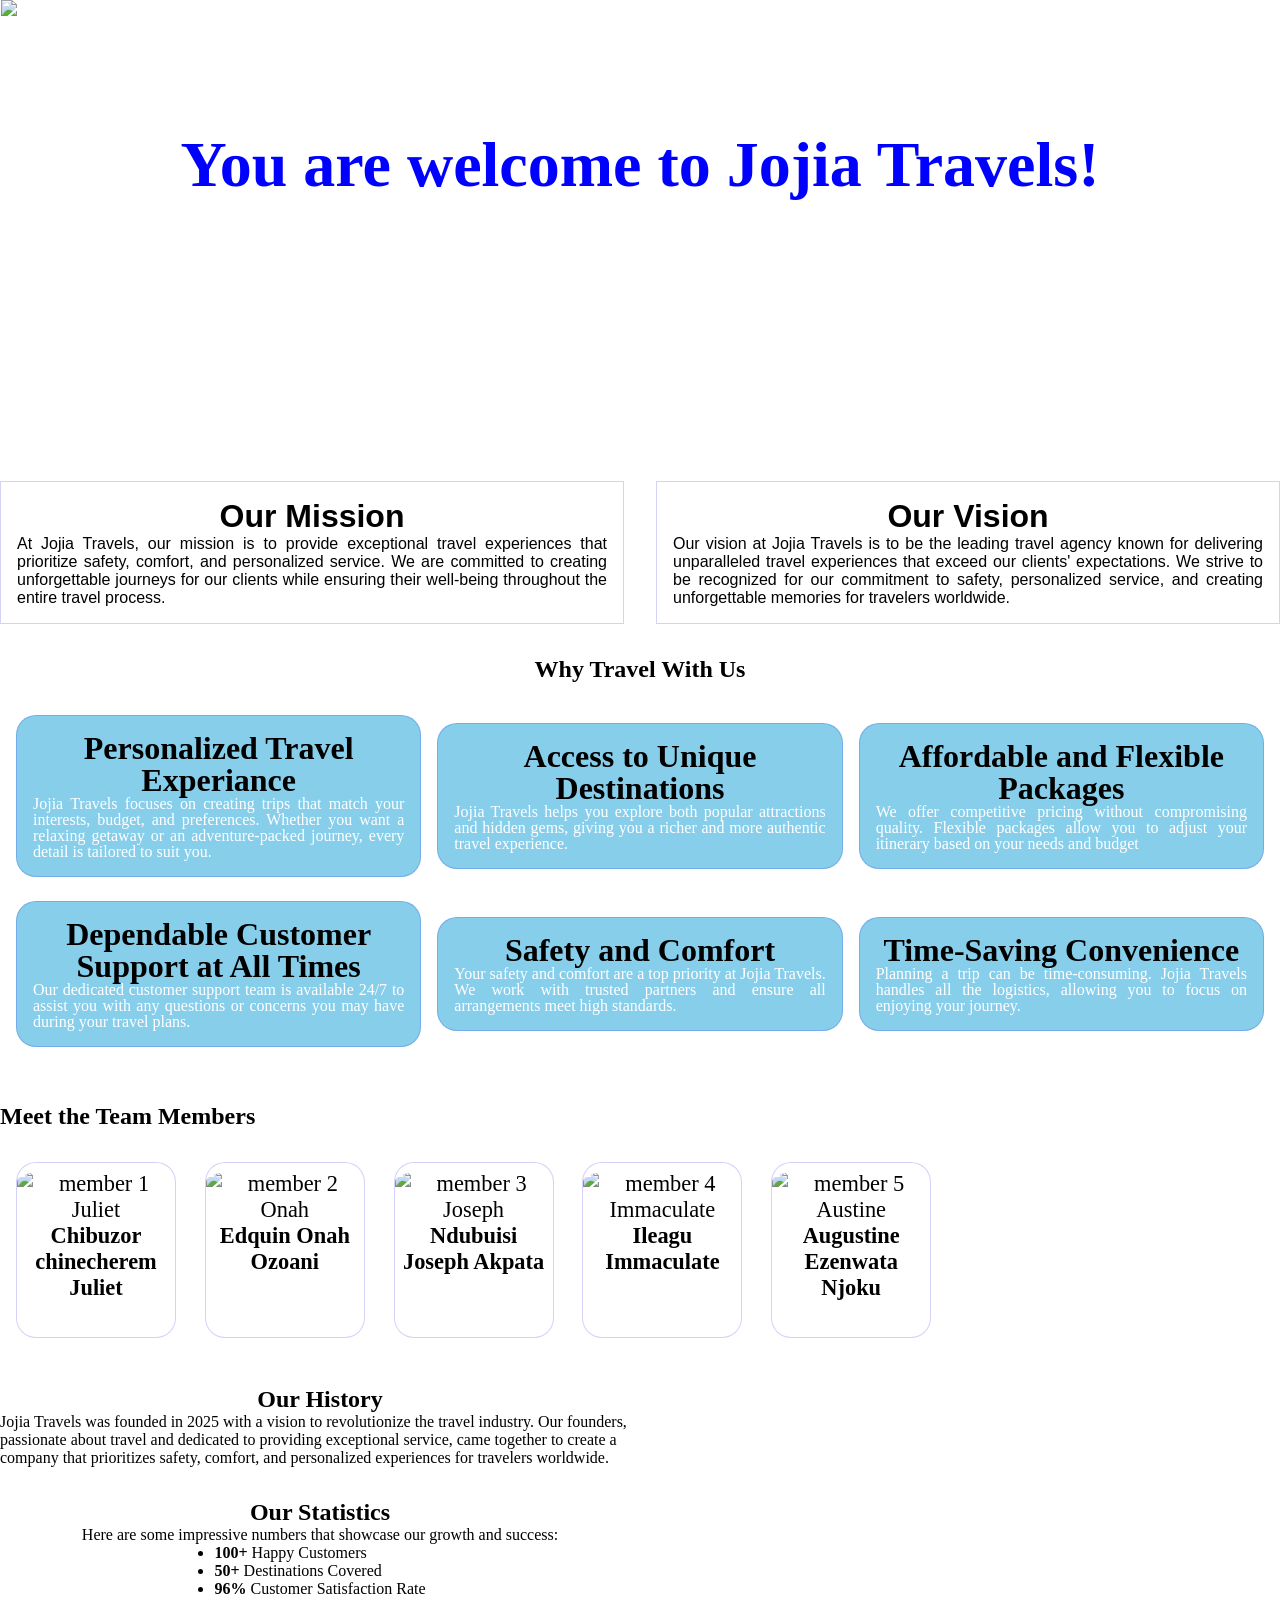
==== index.html @ 18f2d66a "make some corrections" ====
<!DOCTYPE html>
<html lang="en">
<head>
    <meta charset="UTF-8">
    <meta name="viewport" content="width=device-width, initial-scale=1.0">
    
    <title>Group 18 Project-Jojia Travels About Page</title>

    <link rel="stylesheet" href="index.css">
</head>
<body>
    <header>
        
        <h1>
            <b>ABOUT JOJIA TRAVELS</b>
        </h1>
            <p><i>Your Safety Route Round the World!</i></p>
        <img src="./Images/Jojia Logo.JPG" alt="Jojia Logo">

        <div class="aero">
            <img src="./Images/Aeroplane.jpg" alt="">
        </div>
    </header>

    <section id hero>
        <div class="text">
            <h2>You are welcome to Jojia Travels!</h2>
            <p>Discover the world with us. We offer personalized travel experiences, ensuring your safety and comfort every step of the way. Whether you're seeking adventure, relaxation, or cultural immersion, Jojia Travels is your trusted partner for unforgettable journeys.</p>
        </div>
    </section>
    <section id="mission">
        <div class="mission">
            <div>
                <h2>Our Mission</h2>
            <p>At Jojia Travels, our mission is to provide exceptional travel experiences that prioritize safety, comfort, and personalized service. We are committed to creating unforgettable journeys for our clients while ensuring their well-being throughout the entire travel process.</p>
        </div>
            <div>
                <h2>Our Vision</h2>
            <p>Our vision at Jojia Travels is to be the leading travel agency known for delivering unparalleled travel experiences that exceed our clients' expectations. We strive to be recognized for our commitment to safety, personalized service, and creating unforgettable memories for travelers worldwide.</p>
            </div>
            </div>
    </section>
    <section id="Travel">
        <div class="us">
            <h2>Why Travel With Us</h2>
        </div>

        <div class="choose">
            
            <div>
                <h3>Personalized Travel Experiance</h3>
                <p>Jojia Travels focuses on creating trips that match your interests, budget, and preferences. Whether you want a relaxing getaway or an adventure-packed journey, every detail is tailored to suit you.</p>
        </div>
            <div>
                <h3>Access to Unique Destinations</h3>

                <p>Jojia Travels helps you explore both popular attractions and hidden gems, giving you a richer and more authentic travel experience.</p>

            </div>
            <div>
                <h3><b>Affordable and Flexible Packages</b></h3>
                <p>We offer competitive pricing without compromising quality. Flexible packages allow you to adjust your itinerary based on your needs and budget</p>
            </div>

            <div>
                <h3>Dependable Customer Support at All Times</h3>
                <p>Our dedicated customer support team is available 24/7 to assist you with any questions or concerns you may have during your travel plans.</p>
            </div>
            
            <div>
                <h3>Safety and Comfort</h3>
                <p>
                    Your safety and comfort are a top priority at Jojia Travels. We work with trusted partners and ensure all arrangements meet high standards.
                </p>
            </div>
            <div>
                <h3>Time-Saving Convenience</h3>
                <p>
                    Planning a trip can be time-consuming. Jojia Travels handles all the logistics, allowing you to focus on enjoying your journey.
                </p>
            </div>
        </div>
    </section>
    <section>
            <div class="mtop">
                <h2>Meet the Team Members</h2>
            </div>

        <div class="members">
            <div>
                <figure>
                    <img src="./Images/Juliet.jpeg" alt="member 1 Juliet">
                    <figcaption>
                        <b>Chibuzor chinecherem Juliet</b>
                    </figcaption>
                </figure>
            </div>

            <div>
                <figure>
                    <img src="./Images/Onah.jpeg" alt="member 2 Onah">
                    <figcaption>
                        <b> Edquin Onah Ozoani</b>
                    </figcaption>
            </figure>
        </div>

            <div>
                <figure>
                    <img src="./Images/Joseph.jpeg" alt="member 3 Joseph">
                    <figcaption>
                        <b>Ndubuisi Joseph Akpata</b>
                    </figcaption>
                </figure>

            </div>
            <div>
                <figure>
                    <img src="./Images/Immaculate.jpeg" alt="member 4 Immaculate">
                    <figcaption>
                        <b>Ileagu Immaculate</b>
                    </figcaption>
            </figure>
        </div>
            <div>
                <figure>
                    <img src="./Images/Austine.jpeg" alt="member 5 Austine">
                    <figcaption>
                        <b>Augustine Ezenwata Njoku</b>
                    </figcaption>
                </figure>
            </div>
        </div>
    </section>
    <section id="our-history">
        <div class="history">
            <h2>Our History</h2>
            <p>Jojia Travels was founded in 2025 with a vision to revolutionize the travel industry. Our founders, passionate about travel and dedicated to providing exceptional service, came together to create a company that prioritizes safety, comfort, and personalized experiences for travelers worldwide.</p>
        </div>
    </section>
    <section class="our-statistics">
        <div class="container">
            <h2>Our Statistics</h2>
            <p>Here are some impressive numbers that showcase our growth and success:</p>
            <ul>
                <li><strong>100+</strong> Happy Customers</li>
                <li><strong>50+</strong> Destinations Covered</li>
                <li><strong>96%</strong> Customer Satisfaction Rate</li>
                <li><strong>3+</strong> Years of Excellence</li>
            </ul>
        </div>
    </section>
</body>
</html>
---- index.css ----
*{
    margin: 0;
    padding: 0;
    box-sizing: border-box;
}
header{
    background-image: url(./Images/Aeroplane.jpg);
    background-size: cover;
    text-align: center;
    padding: 21px;
    color: white;
    height: 5rem
}
header img{
    position: absolute;
   left: 1px;
   width: 5rem;
   height: 5rem;
   top: 0;
}
.aero img{
    position: absolute;
   left: 80rem;
   width: 15rem;
   height: 5rem;
   top: 0;
}
.text{
    display: flex;
    flex-direction: column;
    background-image: url(/Images/airport);
    background-repeat: no-repeat;
    background-size: cover;
    margin-top: 0.0rem;
    width: 100%;
    height: 25rem;
}
.text h2{
    font-size: 3rem;
    color: blue;
    margin-top: 3rem;
    text-align: center;
    font-size: 4rem;
    font-weight: 600;
}

.text p{
    font-size: 2rem;
    font-weight: 800;
    color: white;
    margin-top: 2rem;
    text-align: center;
    width: 50%;
    margin-left: auto;
    margin-right: auto;
}
.mission{
    display: grid;
    grid-template-columns: repeat(2, 1fr);
    width: 100%;
    gap: 2rem;
    margin-top: 1px;
    justify-content: center;
    align-content: center;
}
.mission div{
    width: 100%;
    border: 1px solid rgba(36, 36, 226, 0.2);
    padding: 1rem ;
    
}
.mission div :hover{
    border: 4px solid white;
    padding: 1rem ;
    color: white;
    background-color: blue;
    border-radius: 3rem;
}
.mission h2{
    text-align: center;
    font-family: Verdana, Geneva, Tahoma, sans-serif;
    font-size: 2rem;
}
.mission p{
    text-align: justify;
    font-family: Verdana, Geneva, Tahoma, sans-serif;
    font-size: 1rem;
}
.us{
    display: flex;
    flex-direction: column;
    width: 100%;
    margin-top: 2rem;
    justify-content: center;
    align-items: center;
}
.choose{
    display: grid;
    grid-template-columns: repeat(3, 1fr);
    grid-template-rows: repeat(2, 1fr);
    width: 100%;
    gap: 1rem;
    margin-top: 1rem;
    padding: 1rem;
    justify-content: center;
    align-items: center;
    background-image: url(./Images/city\ 2);
    background-repeat: no-repeat;
    background-size: cover;
    background-position: left;
}
.choose div{
    width: 100%;
    border: 1px solid rgba(36, 36, 226, 0.2);
    padding: 1rem ;
    background-color: skyblue;
    border-radius: 20px;
}
.choose div :hover{
    width: 100%;
    border: 1px solid rgba(36, 36, 226, 0.2);
    padding: 1rem ;
    background-color: black;
    border-radius: 20px;
    color: white;
}

.choose h3{
    font-size: 2rem;
    color: black;
    line-height: 2rem;
    text-align: center;
}
.choose p{
    font-size: 1rem;
    color: white;
    line-height: 1rem;
    text-align: justify;
    font-weight: 500;
}
.mtop{
    display: flex;
    flex-direction: column;
    width: 20%;
    margin-top: 2rem;
    justify-self: center;

}
.members{
    display: grid;
    grid-template-columns: repeat(5, 1fr);
    width: 60rem;
    height: 13rem;
    gap: 1rem;
    margin-top: 1rem;
    padding: 0.5rem 1rem;
    justify-self: center;
}
.members div{
    width: 10rem;
    height: 11rem;
    border: 1px solid rgba(36, 36, 227, 0.2);
    padding: 0 ;
    background-color: white;
    border-radius: 20px;
    text-align: center;
    font-size: 1.4rem;
    color: black;
    margin-top: 0.5rem;    
}
.members div img{
    width: 5rem;
    height: 5rem;
    border-radius: 20%;
    margin-top: 0.5rem; 
}
.history{
    display: flex;
    flex-direction: column;
    width: 50%;
    margin-top: 2rem;
    justify-content: center;
    align-items: center;
    justify-self: center;
}
.container{
    display: flex;
    flex-direction: column;
    width: 50%;
    margin-top: 2rem;
    justify-content: center;
    align-items: center;
    justify-self: center;
}
.our-history p{
    font-size: 1.5rem;
    color: black;
    line-height: 2rem;
    text-align: center;
    text-align: justify;
}

@media(max-width: 768px){
    .mission{
        grid-template-columns: 1fr;
    }
    .choose{
        grid-template-columns: 1fr;
    }
    .members{
        grid-template-columns: 1fr;
    }
}
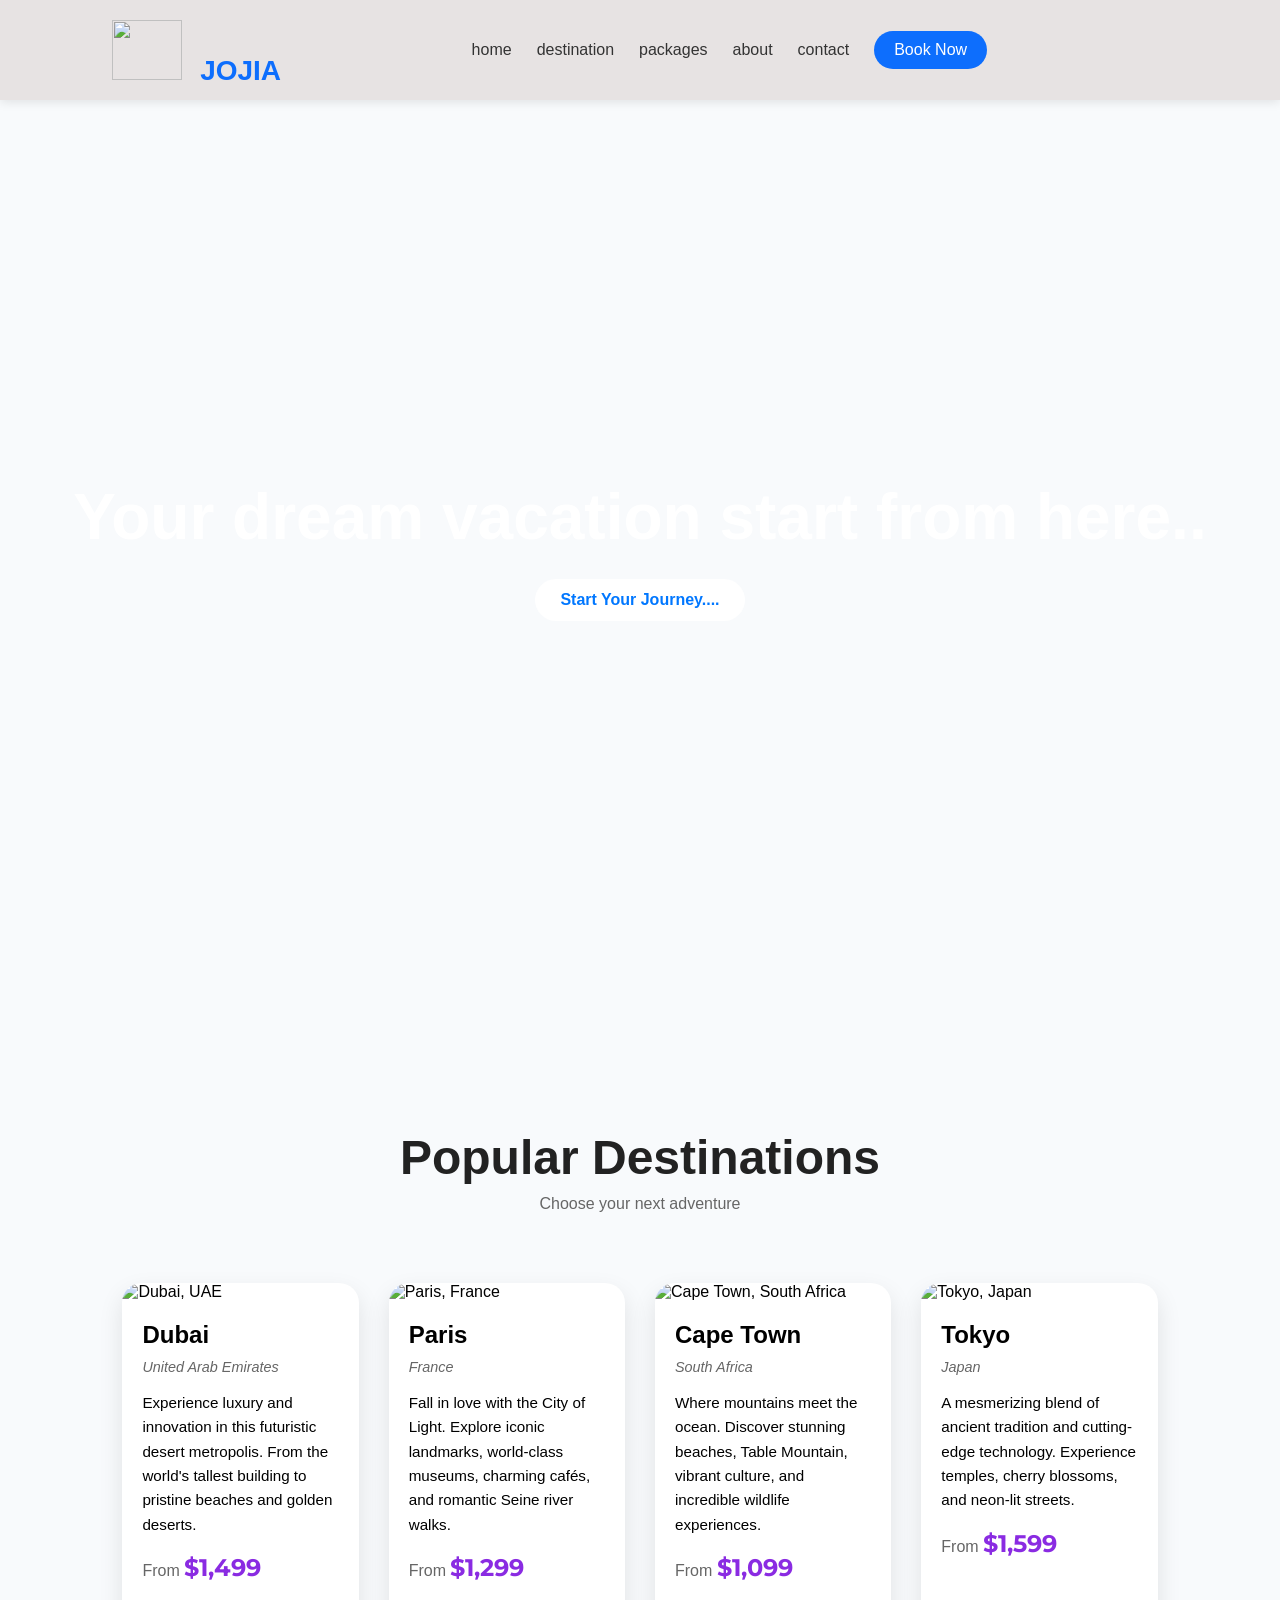
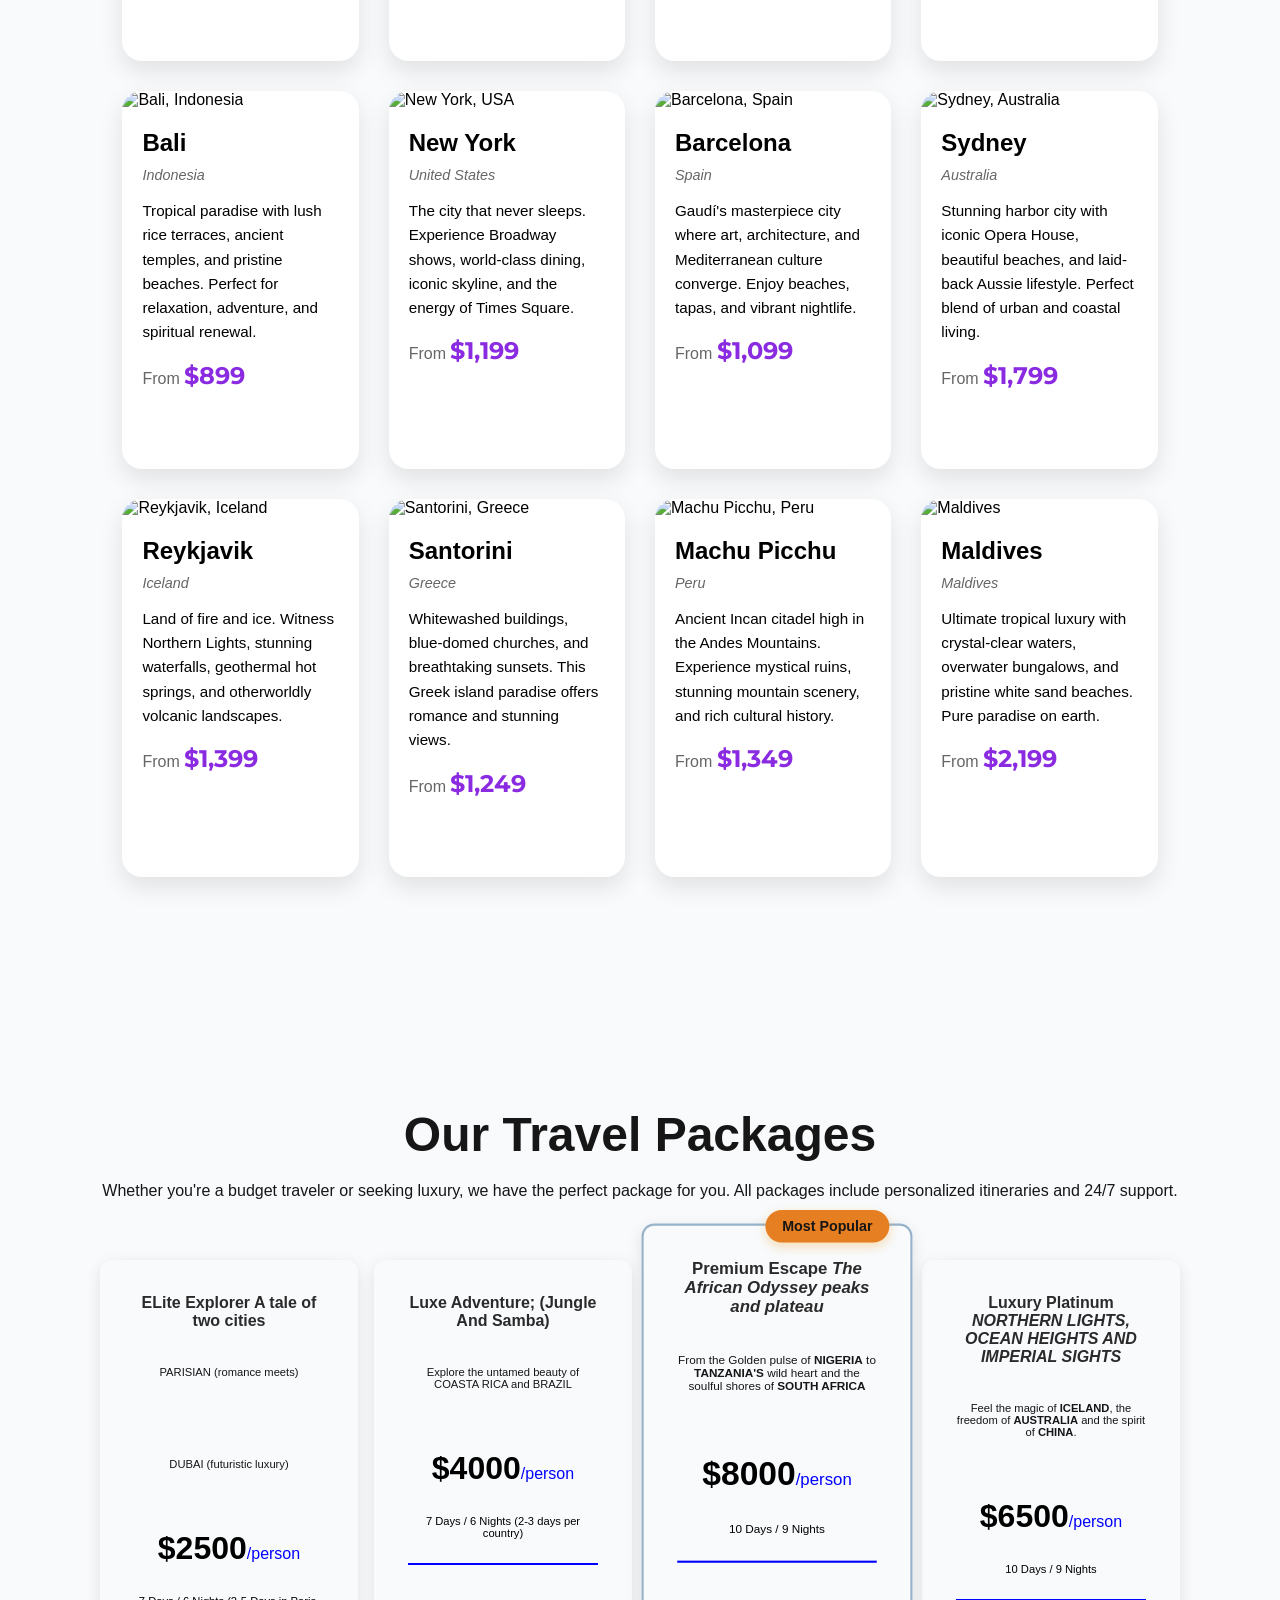
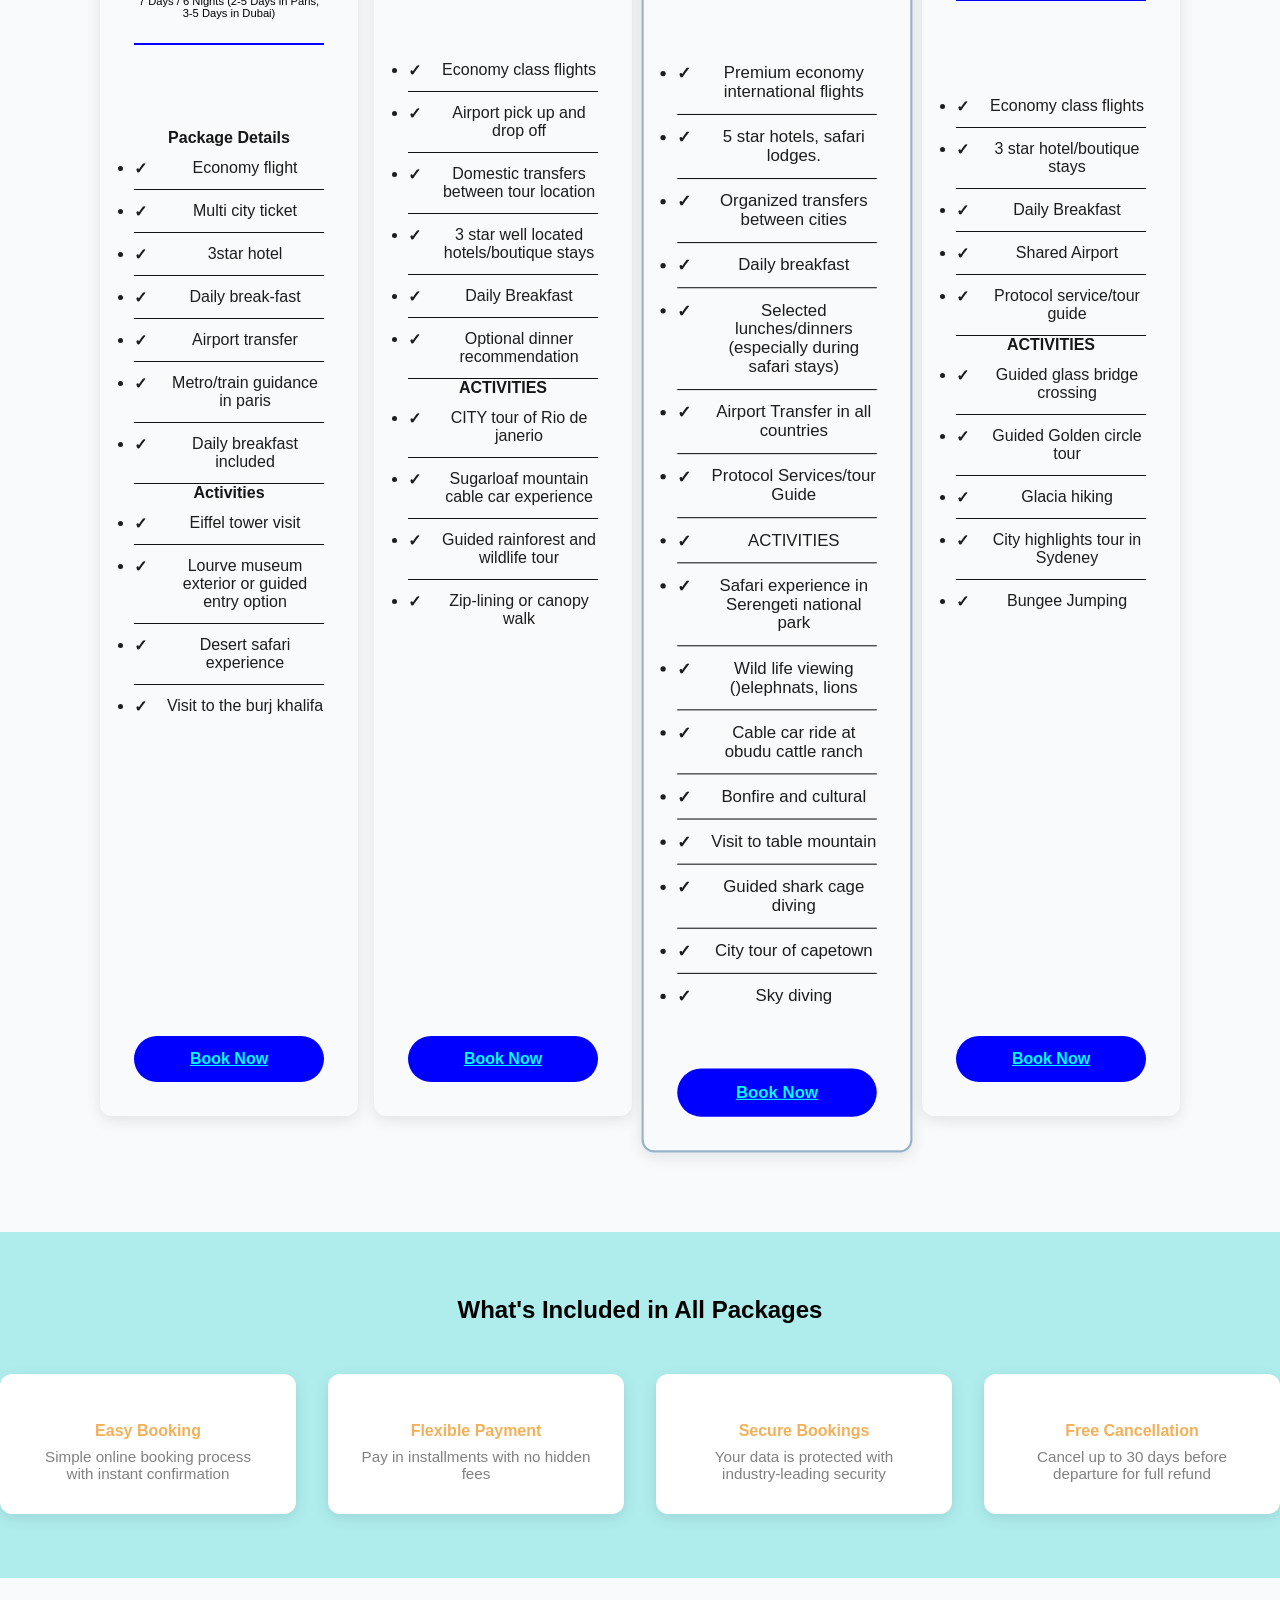
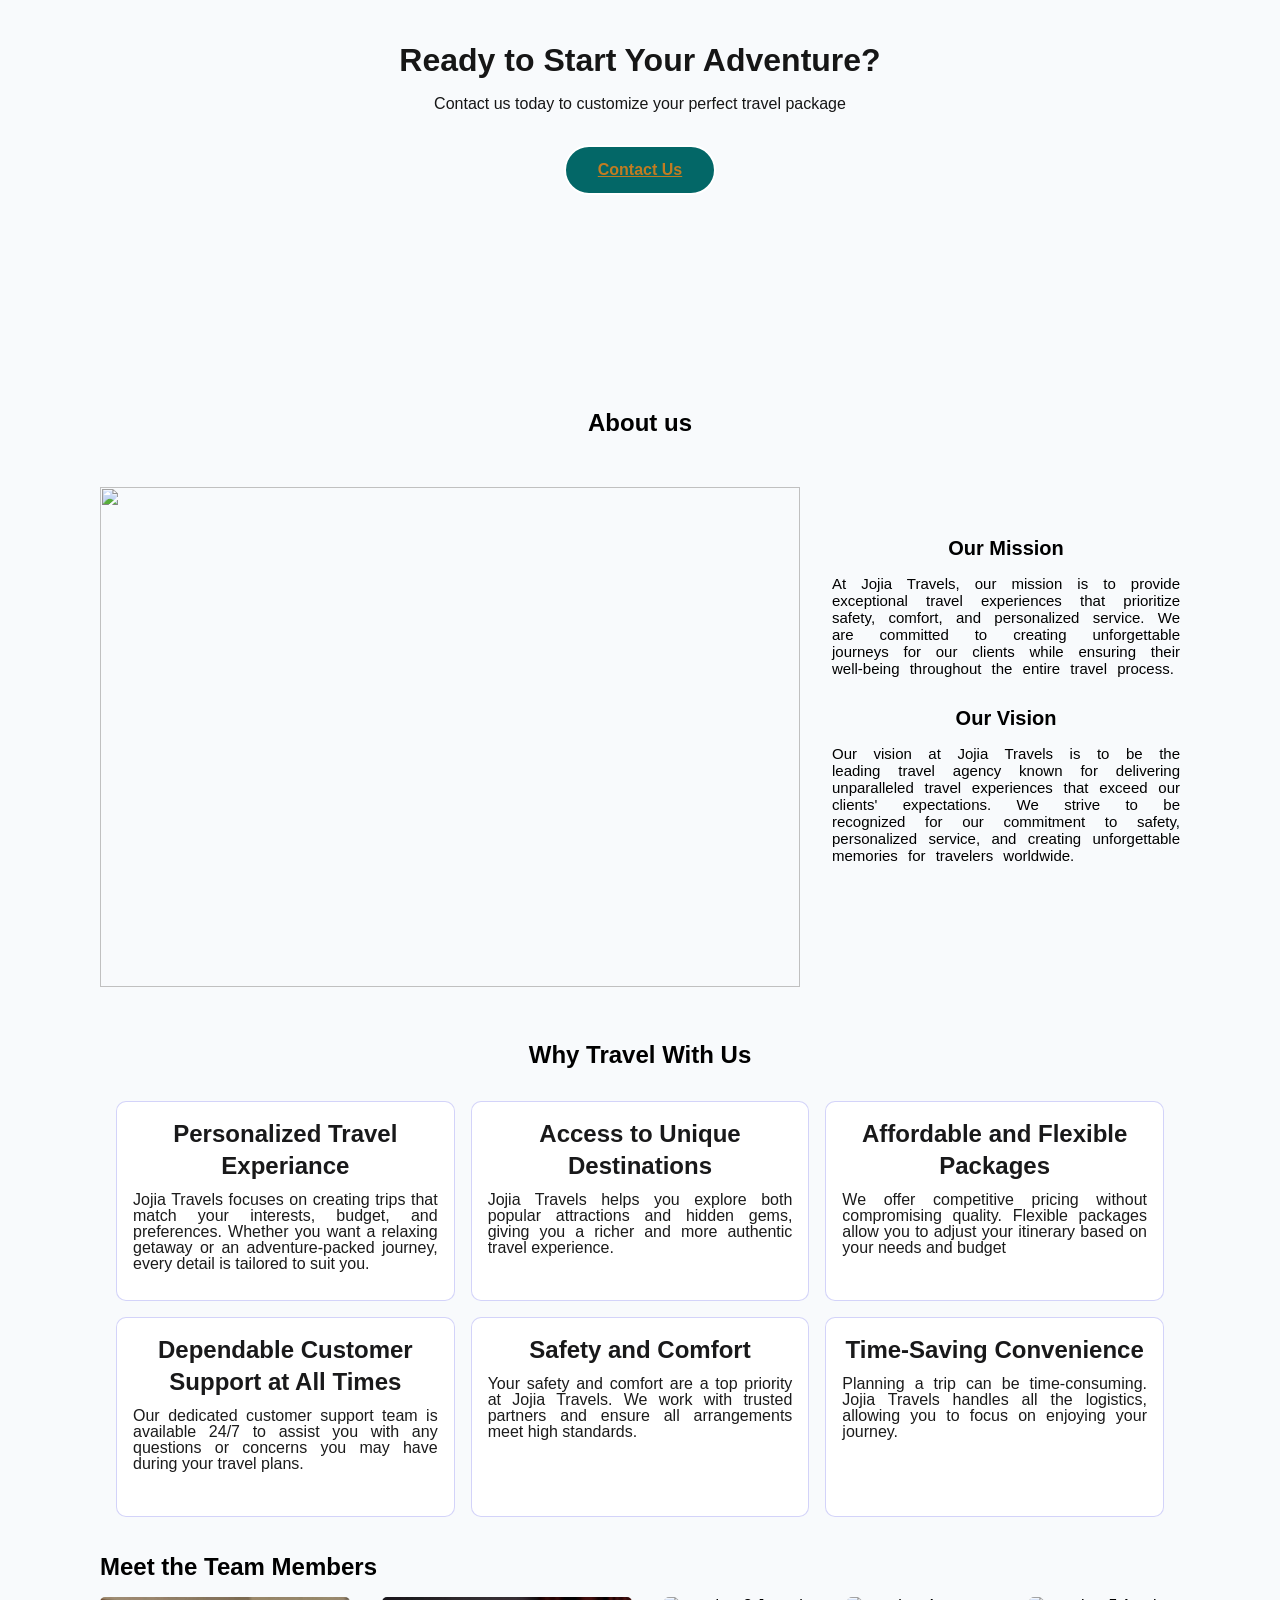
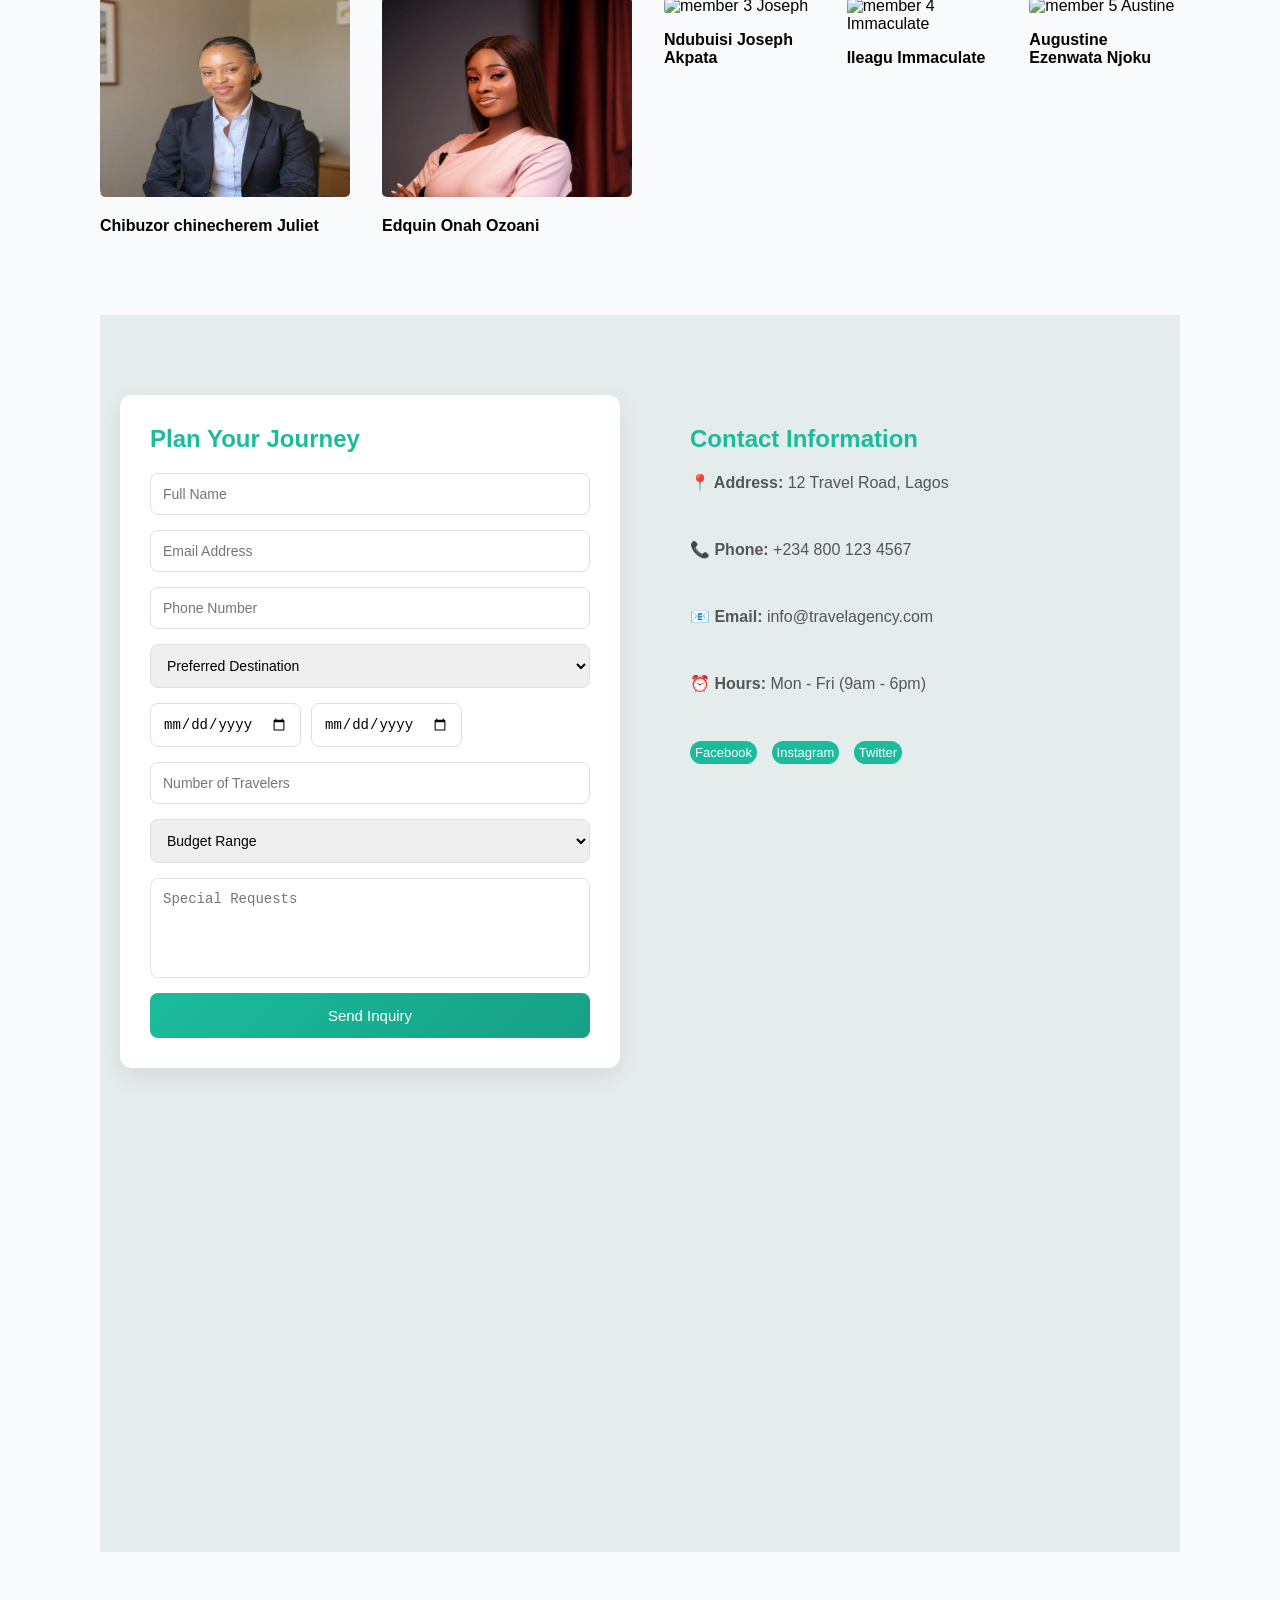
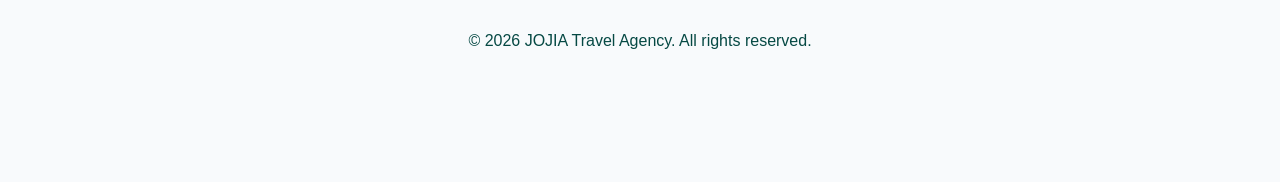
==== commit 08d472db: "Remove unwanted file" ====
--- a/index.html
+++ b/index.html
@@ -3,44 +3,457 @@
 <head>
     <meta charset="UTF-8">
     <meta name="viewport" content="width=device-width, initial-scale=1.0">
-    
-    <title>Group 18 Project-Jojia Travels About Page</title>
-
-    <link rel="stylesheet" href="index.css">
+    <title>Document</title>
+
+    <link rel="stylesheet" href="../CSS/index.css">
+
+     <link rel="stylesheet" href="https://cdnjs.cloudflare.com/ajax/libs/font-awesome/7.0.1/css/all.min.css" integrity="sha512-2SwdPD6INVrV/lHTZbO2nodKhrnDdJK9/kg2XD1r9uGqPo1cUbujc+IYdlYdEErWNu69gVcYgdxlmVmzTWnetw=="
+     crossorigin="anonymous" referrerpolicy="no-referrer" />
+
+     <link rel="preconnect" href="https://fonts.googleapis.com">
+     <link rel="preconnect" href="https://fonts.gstatic.com" crossorigin>
+     <link href="https://fonts.googleapis.com/css2?family=Lobster&family=Montserrat:ital,wght@0,100..900;1,100..900&family=Pacifico&display=swap" rel="stylesheet">
 </head>
 <body>
+    <!--------CHIBUZOR CHINECHEREM JULIET ---------------->
     <header>
         
-        <h1>
-            <b>ABOUT JOJIA TRAVELS</b>
-        </h1>
-            <p><i>Your Safety Route Round the World!</i></p>
-        <img src="./Images/Jojia Logo.JPG" alt="Jojia Logo">
-
-        <div class="aero">
-            <img src="./Images/Aeroplane.jpg" alt="">
-        </div>
+        <div class="logo">
+            <img src="https://static.vecteezy.com/system/resources/previews/006/230/235/non_2x/creative-initial-letter-j-air-travel-logo-design-template-eps10-vector.jpg" alt="">
+            JOJIA
+        </div>
+
+         <nav class="nav">
+            
+                <a href="#Home">home</a>
+                <a href="#destinations">destination</a>
+                <a href="#packages">packages</a>
+                <a href="#about">about</a>
+                <a href="#contact">contact</a>
+
+                <a href="#" class="book-btn">Book Now</a>
+            </ul>
+        </nav>
+
+            <div> 
+                <div class="menu">
+                    <a href="#Home">home</a>
+                    <a href="#destinations">destination</a>
+                    <a href="#packages">packages</a>
+                    <a href="#about">about</a>
+                    <a href="#contact">contact</a>
+                </div>
+
+                <label for="menu-toggle" class="hamburger">
+                    <span i class="fa-solid fa-bars"></span>
+                </label>
+            </div>
+
+        </div>
+
     </header>
 
-    <section id hero>
-        <div class="text">
-            <h2>You are welcome to Jojia Travels!</h2>
-            <p>Discover the world with us. We offer personalized travel experiences, ensuring your safety and comfort every step of the way. Whether you're seeking adventure, relaxation, or cultural immersion, Jojia Travels is your trusted partner for unforgettable journeys.</p>
-        </div>
+
+    <section id="Home"  class="slider">
+
+        <div class="slides">
+
+            <div class="slide slide1">
+                <div class="content">
+                    <h1> Your dream vacation start from here..</h1>
+                
+                    <a href="#" class="btn2">Start Your Journey....</a>
+
+                </div>
+                
+            </div>
+
+            <div class="slide slide2">
+                <div class="content">
+                    <h1> Luxury shopping and adventure.</h1>
+                    
+                    <a href="#">Book Now......</a>
+                </div>
+
+            </div>
+
+            <div class="slide slide3">
+                <div class="content">
+                    <h1>Your dream tropical escape.</h1>
+                    
+                    <a href="#">Learn More..........</a>
+                </div>
+
+            </div>
+
+        </div>
+
     </section>
-    <section id="mission">
+
+
+
+
+<!----------------------------------IMMACULATE ILEAGU-------------------->
+    <section id="destinations" class="destinations-section">
+
+        <div class="section-title">
+            <h2>Popular Destinations</h2>
+            <p>Choose your next adventure</p>
+        </div>
+
+        <div class="Destination-container">
+
+            <div class="card">
+                <img src="https://images.unsplash.com/photo-1512453979798-5ea266f8880c?w=800&h=600&fit=crop" alt="Dubai, UAE">
+
+                <div class="card-content">
+                    <h3>Dubai</h3>
+                    <p class="country">United Arab Emirates</p>
+                    <p class="description">Experience luxury and innovation in this futuristic desert metropolis. From the world's tallest building to pristine beaches and golden deserts.</p>
+                    <p class="price">From <span>$1,499</span></p>
+                    <button class="learn-more-btn">Learn More</button>
+                </div>
+            </div>
+            
+            
+                
+            <div class="card">
+                <img src="https://images.unsplash.com/photo-1502602898657-3e91760cbb34?w=800&h=600&fit=crop" alt="Paris, France">
+                
+                <div class="card-content">
+                    <h3>Paris</h3>                        
+                    <p class="country">France</p>
+                    <p class="description">Fall in love with the City of Light. Explore iconic landmarks, world-class museums, charming cafés, and romantic Seine river walks.</p>
+                    <p class="price">From <span>$1,299</span></p>
+                    <button class="learn-more-btn">Learn More</button>
+                </div>
+            </div>
+            
+            
+
+           
+            <div class="card">
+                <img src="https://images.unsplash.com/photo-1580060839134-75a5edca2e99?w=800&h=600&fit=crop" alt="Cape Town, South Africa">
+
+                <div class="card-content">
+                    <h3>Cape Town</h3>
+                    <p class="country">South Africa</p>
+                    <p class="description">Where mountains meet the ocean. Discover stunning beaches, Table Mountain, vibrant culture, and incredible wildlife experiences.</p>
+                    <p class="price">From <span>$1,099</span></p>
+                    <button class="learn-more-btn">Learn More</button>
+                </div>
+            </div>                    
+                
+            
+                <div class="card">
+                    <img src="https://images.unsplash.com/photo-1540959733332-eab4deabeeaf?w=800&h=600&fit=crop" alt="Tokyo, Japan">
+                    
+                    <div class="card-content">
+                    <h3>Tokyo</h3>
+                    <p class="country">Japan</p>
+                    <p class="description">A mesmerizing blend of ancient tradition and cutting-edge technology. Experience temples, cherry blossoms, and neon-lit streets.</p>
+                    <p class="price">From <span>$1,599</span></p>
+                    <button class="learn-more-btn">Learn More</button>
+                </div>
+                
+                </div>
+
+                
+                <div class="card">
+                    <img src="https://images.unsplash.com/photo-1537996194471-e657df975ab4?w=800&h=600&fit=crop" alt="Bali, Indonesia">
+
+                    <div class="card-content">
+                    <h3>Bali</h3>                        
+                    <p class="country">Indonesia</p>
+                    <p class="description">Tropical paradise with lush rice terraces, ancient temples, and pristine beaches. Perfect for relaxation, adventure, and spiritual renewal.</p>
+                    <p class="price">From <span>$899</span></p>
+                    <button class="learn-more-btn">Learn More</button>
+                </div>
+            
+                </div>
+                
+
+                <div class="card">
+                    <img src="https://images.unsplash.com/photo-1496442226666-8d4d0e62e6e9?w=800&h=600&fit=crop" alt="New York, USA">
+
+                    <div class="card-content">
+                    <h3>New York</h3>
+                    <p class="country">United States</p>
+                    <p class="description">The city that never sleeps. Experience Broadway shows, world-class dining, iconic skyline, and the energy of Times Square.</p>
+                    <p class="price">From <span>$1,199</span></p>
+                    <button class="learn-more-btn">Learn More</button>
+                </div>    
+                </div>
+                          
+            
+                
+            
+                <div class="card">
+                    <img src="https://images.unsplash.com/photo-1583422409516-2895a77efded?w=800&h=600&fit=crop" alt="Barcelona, Spain">
+
+                    <div class="card-content">
+                    <h3>Barcelona</h3>
+                    <p class="country">Spain</p>
+                    <p class="description">Gaudí's masterpiece city where art, architecture, and Mediterranean culture converge. Enjoy beaches, tapas, and vibrant nightlife.</p>
+                    <p class="price">From <span>$1,099</span></p>
+                    <button class="learn-more-btn">Learn More</button>
+                </div>
+                </div>
+                
+            
+
+                <div class="card">
+                    <img src="https://images.unsplash.com/photo-1506973035872-a4ec16b8e8d9?w=800&h=600&fit=crop" alt="Sydney, Australia">
+
+                    <div class="card-content">
+                    <h3>Sydney</h3>
+                    <p class="country">Australia</p>
+                    <p class="description">Stunning harbor city with iconic Opera House, beautiful beaches, and laid-back Aussie lifestyle. Perfect blend of urban and coastal living.</p>
+                    <p class="price">From <span>$1,799</span></p>
+                    <button class="learn-more-btn">Learn More</button>
+                </div>
+                </div>
+                
+            
+
+            
+                <div class="card">
+                    <img src="https://images.unsplash.com/photo-1504829857797-ddff29c27927?w=800&h=600&fit=crop" alt="Reykjavik, Iceland">
+
+                    <div class="card-content">
+                    <h3>Reykjavik</h3>
+                    <p class="country">Iceland</p>
+                    <p class="description">Land of fire and ice. Witness Northern Lights, stunning waterfalls, geothermal hot springs, and otherworldly volcanic landscapes.</p>
+                    <p class="price">From <span>$1,399</span></p>
+                    <button class="learn-more-btn">Learn More</button>
+                </div>
+                </div>
+                
+
+                <div class="card">
+                    <img src="https://images.unsplash.com/photo-1613395877344-13d4a8e0d49e?w=800&h=600&fit=crop" alt="Santorini, Greece">
+
+                    <div class="card-content">
+                    <h3>Santorini</h3>
+                    <p class="country">Greece</p>
+                    <p class="description">Whitewashed buildings, blue-domed churches, and breathtaking sunsets. This Greek island paradise offers romance and stunning views.</p>
+                    <p class="price">From <span>$1,249</span></p>
+                    <button class="learn-more-btn">Learn More</button>
+                </div>
+                </div>
+            
+            
+                <div class="card">
+                    <img src="https://images.unsplash.com/photo-1587595431973-160d0d94add1?w=800&h=600&fit=crop" alt="Machu Picchu, Peru">
+
+                    <div class="card-content">
+                    <h3>Machu Picchu</h3>
+                    <p class="country">Peru</p>
+                    <p class="description">Ancient Incan citadel high in the Andes Mountains. Experience mystical ruins, stunning mountain scenery, and rich cultural history.</p>
+                    <p class="price">From <span>$1,349</span></p>
+                    <button class="learn-more-btn">Learn More</button>
+                </div>
+                </div>
+            
+           
+            <div class="card">
+                    <img src="https://images.unsplash.com/photo-1514282401047-d79a71a590e8?w=800&h=600&fit=crop" alt="Maldives">
+
+                     <div class="card-content">
+                    <h3>Maldives</h3>
+                    <p class="country">Maldives</p>
+                    <p class="description">Ultimate tropical luxury with crystal-clear waters, overwater bungalows, and pristine white sand beaches. Pure paradise on earth.</p>
+                    <p class="price">From <span>$2,199</span></p>
+                    <button class="learn-more-btn">Learn More</button>
+            </div>
+            </div>
+           
+            
+        </div>
+    </section>
+
+    <!----------------------------ONAH OZOANI---------------------->
+     <section id="packages" class="packages-section">
+
+        <div class="package-container">
+
+            <h1>Our Travel Packages</h1>
+            <p>Whether you're a budget traveler or seeking luxury, we have the perfect package for you. All packages include personalized itineraries and 24/7 support.</p>
+            
+            <div class="packages-grid">
+                <!-- Elite Package -->
+                <div class="package-card">
+                    <h3>ELite Explorer A tale of two cities</h3>
+                    <p>PARISIAN (romance meets) </p>
+                    <p>DUBAI (futuristic luxury)</p>
+                    <div class="package-price">$2500<span>/person</span></div>
+                    <p class="package-duration">7 Days / 6 Nights (2-5 Days in Paris, 3-5 Days in Dubai)</p>
+                    
+                    <ul class="package-features">
+                        <h4>Package Details</h4>
+                        <li>Economy flight</li>
+                        <li>Multi city ticket </li>
+                        <li>3star hotel</li>
+                        <li>Daily break-fast </li>
+                        <li>Airport transfer</li>
+                        <li>Metro/train guidance in paris</li>
+                        <li>Daily breakfast included</li>
+                        <h4>Activities</h4>
+                        <li>Eiffel tower visit</li>
+                        <li>Lourve museum exterior or guided entry option</li>
+                        <li>Desert safari experience </li>
+                        <li>Visit to the burj khalifa</li>
+                    </ul>
+                    
+                    <a href="contact.html" class="btn btn-primary">Book Now</a>
+                </div>
+
+                <!-- Luxe Package -->
+                <div class="package-card">
+                    <h3>Luxe Adventure; (Jungle And Samba)</h3>
+                    <p>Explore the untamed beauty of COASTA RICA and BRAZIL</p>
+                    <div class="package-price">$4000<span>/person</span></div>
+                    <p class="package-duration">7 Days / 6 Nights (2-3 days per country)</p>
+                    
+                    <ul class="package-features">
+                        	<li>Economy class flights </li>
+	                        <li>Airport pick up and drop off</li>
+                            <li>Domestic transfers between tour location</li>
+                            <li>3 star well located hotels/boutique stays </li>
+                            <li>Daily Breakfast </li>
+                            <li>Optional dinner recommendation </li>
+                           <h4>ACTIVITIES </h4>
+	                       <li>CITY tour of Rio de janerio</li>
+                           <li>Sugarloaf mountain cable car experience </li>
+                           <li>Guided rainforest and wildlife tour</li>
+                           <li>Zip-lining or canopy walk</li>
+
+                    </ul>
+                    
+                    <a href="contact.html" class="btn btn-primary">Book Now</a>
+                </div>
+
+                <!-- Premium Package - Most Popular -->
+                <div class="package-card popular">
+                    <span class="popular-badge">Most Popular</span>
+                    <h3>Premium Escape <em>The African Odyssey peaks and plateau</em></h3>
+                    <p>From the Golden pulse of <b>NIGERIA</b> to <b>TANZANIA'S</b> wild heart and the soulful shores of <b>SOUTH AFRICA</b></p>
+                    <div class="package-price">$8000<span>/person</span></div>
+                    <p class="package-duration">10 Days / 9 Nights </p>
+                    
+                    <ul class="package-features">
+                        <li>Premium economy international flights</li>
+                        <li>5 star hotels, safari lodges.</li>
+                        <li>Organized transfers between cities</li>
+                        <li>Daily breakfast</li>
+                        <li>Selected lunches/dinners (especially during safari stays)</li>
+                        <li>Airport Transfer in all countries</li>
+                        <li>Protocol Services/tour Guide</li>
+                        <li>ACTIVITIES</li>
+                        <li>Safari experience in Serengeti national park</li>
+                        <li>Wild life viewing ()elephnats, lions</li>
+                        <li>Cable car ride at obudu cattle ranch</li>
+                        <li>Bonfire and cultural </li>
+                        <li>Visit to table mountain</li>
+                        <li>Guided shark cage diving</li>
+                        <li>City tour of capetown</li>
+                        <li> Sky diving </li>
+
+
+                    </ul>
+                    
+                    <a href="contact.html" class="btn btn-primary">Book Now</a>
+                </div>
+
+                <!-- Lite Package -->
+                <div class="package-card">
+                    <h3>Luxury Platinum <em>NORTHERN LIGHTS, OCEAN HEIGHTS AND IMPERIAL SIGHTS</em></h3>
+                    <p>Feel the magic of <b>ICELAND</b>, the freedom of <b>AUSTRALIA</b> and the spirit of <b>CHINA</b>.</p>
+                    <div class="package-price">$6500<span>/person</span></div>
+                    <p class="package-duration">10 Days / 9 Nights</p>
+                    
+                    <ul class="package-features">
+                        	<li>Economy class flights</li>
+	                        <li>3 star hotel/boutique stays</li>
+	                        <li>Daily Breakfast</li>
+	                        <li>Shared Airport</li>
+	                        <li>Protocol service/tour guide</li>
+                            
+                            <h4>ACTIVITIES	</h4>
+                             <li>Guided glass bridge crossing </li>
+                             <li>Guided Golden circle tour</li>
+                             <li>Glacia hiking </li>
+                             <li>City highlights tour in Sydeney</li>
+                             <li>Bungee Jumping</li>
+
+                    </ul>
+                    
+                    <a href="contact.html" class="btn btn-primary">Book Now</a>
+                </div>
+            </div>
+        </div>
+    </section>
+
+    <!-- Additional Info Section -->
+    <section class="package-info-section">
+        <div class="container">
+            <h2 class="section-title">What's Included in All Packages</h2>
+            <div class="info-grid">
+                <div class="info-item">
+                    <div class="info-icon"><i class="fa-solid fa-tree"></i></div>
+                    <h4>Easy Booking</h4>
+                    <p>Simple online booking process with instant confirmation</p>
+                </div>
+                <div class="info-item">
+                    <div class="info-icon"><i class="fa-solid fa-credit-card"></i></div>
+                    <h4>Flexible Payment</h4>
+                    <p>Pay in installments with no hidden fees</p>
+                </div>
+                <div class="info-item">
+                    <div class="info-icon"><i class="fa-solid fa-lock"></i></div>
+                    <h4>Secure Bookings</h4>
+                    <p>Your data is protected with industry-leading security</p>
+                </div>
+                <div class="info-item">
+                    <div class="info-icon"><i class="fa-regular fa-calendar"></i></div>
+                    <h4>Free Cancellation</h4>
+                    <p>Cancel up to 30 days before departure for full refund</p>
+                </div>
+            </div>
+        </div>
+    </section>
+
+    <section class="cta-section">
+        <div class="container">
+            <h2>Ready to Start Your Adventure?</h2>
+            <p>Contact us today to customize your perfect travel package</p>
+            <a href="contact.html" class="btn btn-secondary">Contact Us</a>
+        </div>
+    </section>
+
+
+<!-------------------------AUGSTINE EZENWA------------->
+
+
+     <section id="about" class="mission-section">
+
+        <h1>About us</h1>
+
         <div class="mission">
+
+            <div>
+                <img src="https://medias.moulinrouge.fr/app/uploads/2022/06/iStock-1277095847-1024x768.jpg" alt="">
+            </div>
             <div>
                 <h2>Our Mission</h2>
-            <p>At Jojia Travels, our mission is to provide exceptional travel experiences that prioritize safety, comfort, and personalized service. We are committed to creating unforgettable journeys for our clients while ensuring their well-being throughout the entire travel process.</p>
-        </div>
-            <div>
-                <h2>Our Vision</h2>
-            <p>Our vision at Jojia Travels is to be the leading travel agency known for delivering unparalleled travel experiences that exceed our clients' expectations. We strive to be recognized for our commitment to safety, personalized service, and creating unforgettable memories for travelers worldwide.</p>
-            </div>
-            </div>
-    </section>
-    <section id="Travel">
+                <p>At Jojia Travels, our mission is to provide exceptional travel experiences that prioritize safety, comfort, and personalized service. We are committed to creating unforgettable journeys for our clients while ensuring their well-being throughout the entire travel process.</p>
+
+                <h3>Our Vision</h2>
+                <p>Our vision at Jojia Travels is to be the leading travel agency known for delivering unparalleled travel experiences that exceed our clients' expectations. We strive to be recognized for our commitment to safety, personalized service, and creating unforgettable memories for travelers worldwide.</p>
+            </div>
+        </div>
+    
+    <div class="Travel">
         <div class="us">
             <h2>Why Travel With Us</h2>
         </div>
@@ -48,39 +461,39 @@
         <div class="choose">
             
             <div>
-                <h3>Personalized Travel Experiance</h3>
+                <h2>Personalized Travel Experiance</h2>
                 <p>Jojia Travels focuses on creating trips that match your interests, budget, and preferences. Whether you want a relaxing getaway or an adventure-packed journey, every detail is tailored to suit you.</p>
-        </div>
-            <div>
-                <h3>Access to Unique Destinations</h3>
-
+            </div>
+            <div>
+                <h2>Access to Unique Destinations</h2>
                 <p>Jojia Travels helps you explore both popular attractions and hidden gems, giving you a richer and more authentic travel experience.</p>
 
             </div>
             <div>
-                <h3><b>Affordable and Flexible Packages</b></h3>
+                <h2>Affordable and Flexible Packages</h2>
                 <p>We offer competitive pricing without compromising quality. Flexible packages allow you to adjust your itinerary based on your needs and budget</p>
             </div>
 
             <div>
-                <h3>Dependable Customer Support at All Times</h3>
+                <h2>Dependable Customer Support at All Times</h2>
                 <p>Our dedicated customer support team is available 24/7 to assist you with any questions or concerns you may have during your travel plans.</p>
             </div>
             
             <div>
-                <h3>Safety and Comfort</h3>
+                <h2>Safety and Comfort</h2>
                 <p>
                     Your safety and comfort are a top priority at Jojia Travels. We work with trusted partners and ensure all arrangements meet high standards.
                 </p>
             </div>
             <div>
-                <h3>Time-Saving Convenience</h3>
+                <h2>Time-Saving Convenience</h2>
                 <p>
                     Planning a trip can be time-consuming. Jojia Travels handles all the logistics, allowing you to focus on enjoying your journey.
                 </p>
             </div>
         </div>
-    </section>
+    </div>
+
     <section>
             <div class="mtop">
                 <h2>Meet the Team Members</h2>
@@ -89,7 +502,7 @@
         <div class="members">
             <div>
                 <figure>
-                    <img src="./Images/Juliet.jpeg" alt="member 1 Juliet">
+                    <img src="/images/juliet ph.jpeg" alt="member 1 Juliet">
                     <figcaption>
                         <b>Chibuzor chinecherem Juliet</b>
                     </figcaption>
@@ -98,7 +511,7 @@
 
             <div>
                 <figure>
-                    <img src="./Images/Onah.jpeg" alt="member 2 Onah">
+                    <img src="/images/Onah 2.jpeg" alt="member 2 Onah">
                     <figcaption>
                         <b> Edquin Onah Ozoani</b>
                     </figcaption>
@@ -107,7 +520,7 @@
 
             <div>
                 <figure>
-                    <img src="./Images/Joseph.jpeg" alt="member 3 Joseph">
+                    <img src="/Images/joseph.jpeg" alt="member 3 Joseph">
                     <figcaption>
                         <b>Ndubuisi Joseph Akpata</b>
                     </figcaption>
@@ -116,7 +529,7 @@
             </div>
             <div>
                 <figure>
-                    <img src="./Images/Immaculate.jpeg" alt="member 4 Immaculate">
+                    <img src="/Images/immaculate 2.jpeg" alt="member 4 Immaculate">
                     <figcaption>
                         <b>Ileagu Immaculate</b>
                     </figcaption>
@@ -124,7 +537,7 @@
         </div>
             <div>
                 <figure>
-                    <img src="./Images/Austine.jpeg" alt="member 5 Austine">
+                    <img src="/Images/austine 2.jpeg" alt="member 5 Austine">
                     <figcaption>
                         <b>Augustine Ezenwata Njoku</b>
                     </figcaption>
@@ -132,23 +545,76 @@
             </div>
         </div>
     </section>
-    <section id="our-history">
-        <div class="history">
-            <h2>Our History</h2>
-            <p>Jojia Travels was founded in 2025 with a vision to revolutionize the travel industry. Our founders, passionate about travel and dedicated to providing exceptional service, came together to create a company that prioritizes safety, comfort, and personalized experiences for travelers worldwide.</p>
+    
+<!----------------------JOSHPEN AKPATA--------------------->
+    <section id="contact" class="contact-section">
+        <div class="contact-container">
+
+            <div class="contact-form">
+               <h2>Plan Your Journey</h2>
+
+                <form>
+                    <input type="text" placeholder="Full Name" required>
+                   <input type="email" placeholder="Email Address" required>
+                   <input type="tel" placeholder="Phone Number">
+
+                  <select required>
+                    <option value="">Preferred Destination</option>
+                    <option>Paris</option>
+                    <option>Dubai</option>
+                    <option>Bali</option>
+                    <option>Cape Town</option>
+                  </select>
+
+                  <div class="date-group">
+                    <input type="date">
+                    <input type="date">
+                  </div>
+
+                  <input type="number" placeholder="Number of Travelers">
+
+                  <select>
+                    <option value="">Budget Range</option>
+                    <option>$500 - $1000</option>
+                    <option>$1000 - $3000</option>
+                    <option>$3000+</option>
+                  </select>
+
+                  <textarea placeholder="Special Requests"></textarea>
+
+                   <button type="submit">Send Inquiry</button>
+                </form>
+            </div>
+
+            <div class="contact-info">
+               <h2>Contact Information</h2>
+
+                <p><strong>📍 Address:</strong> 12 Travel Road, Lagos</p>
+                <p><strong>📞 Phone:</strong> +234 800 123 4567</p>
+               <p><strong>📧 Email:</strong> info@travelagency.com</p>
+               <p><strong>⏰ Hours:</strong> Mon - Fri (9am - 6pm)</p>
+
+                <div class="socials">
+                <a href="#">Facebook</a>
+                <a href="#">Instagram</a>
+                <a href="#">Twitter</a>
+                </div>
+            </div>
+
+        </div>
+
+        <div class="map">
+        <iframe 
+            src="https://maps.google.com/maps?q=lagos&t=&z=13&ie=UTF8&iwloc=&output=embed">
+        </iframe>
         </div>
     </section>
-    <section class="our-statistics">
-        <div class="container">
-            <h2>Our Statistics</h2>
-            <p>Here are some impressive numbers that showcase our growth and success:</p>
-            <ul>
-                <li><strong>100+</strong> Happy Customers</li>
-                <li><strong>50+</strong> Destinations Covered</li>
-                <li><strong>96%</strong> Customer Satisfaction Rate</li>
-                <li><strong>3+</strong> Years of Excellence</li>
-            </ul>
-        </div>
-    </section>
+
+    <footer class="footer">
+    <div class="container">
+        <p>&copy; 2026 JOJIA Travel Agency. All rights reserved.</p>
+    </div>
+    </footer>
+
 </body>
 </html>
--- a/CSS/index.css
+++ b/CSS/index.css
@@ -0,0 +1,1126 @@
+* {
+    margin: 0;
+    padding: 0;
+    box-sizing: border-box;
+}
+
+html {
+    scroll-behavior: smooth;
+}
+
+header{
+    position: sticky;
+    top: 0;
+    z-index: 1000;
+    background: #e7e3e3;
+    display: flex;
+    justify-content: space-between;
+    align-items: center;
+    padding: 10px 8%;
+    box-shadow: 0 2px 10px rgba(0, 0, 0, 0.1);
+    
+}
+
+.logo{
+    font-size: 28px;
+    font-weight: bold;
+    color: #0d6efd;
+}
+
+.logo img {
+    width: 70px;
+    height: 60px;
+    margin: 10px;
+}
+
+.nav  {
+    display: flex;
+    align-items: center;
+    gap: 25px;
+}
+
+.nav a {
+    text-decoration: none;
+    color: #333;
+    font-weight: 500;
+    transition: 3s;
+}
+
+.nav a:hover{
+    color: #0d6efd;
+}
+
+.book-btn{
+    background: #0d6efd;
+    color: white !important;
+    padding: 10px 20px;
+    border-radius: 30px;
+}
+
+.menu {
+    display: none;
+}
+
+.menu-toggle{
+    display: none;
+}
+
+.hamburger{
+    display: none;
+    font-size: 2rem;
+    cursor: pointer;
+}
+
+.hamburger span{
+    width: 28px;
+    height: 3px;
+    background: #333;
+    cursor: pointer;
+}
+
+body {
+    font-family: "Open Sans", sans-serif;
+    background: #f8fafc;
+    
+}
+
+.slider {
+    width: 100%;
+    height: 100vh;
+    overflow: hidden;
+}
+
+.slides {
+    display: flex;
+    width: 300%;
+    height: 100%;
+    animation:slider 10s infinite;
+}
+
+.slide {
+    width: 33.333%;
+    height: 100vh;
+    flex-shrink: 0;
+    background-size: cover;
+    background-position: center;
+    display: flex;
+    justify-content: center;
+    align-items: center;
+}
+
+.slide1 {
+    background-image: url(https://static0.thetravelimages.com/wordpress/wp-content/uploads/2023/08/airplanes-on-the-tarmac-at-an-airport-at-sunset.jpg?w=1200&h=675&fit=crop);
+}
+.slide2 {
+    background-image: url(https://media.timeout.com/images/106214629/image.jpg);
+}
+
+.slide3 {
+    background-image: url(https://i.natgeofe.com/n/4bbf4c88-cb93-443e-bc47-1918cc83689e/black-dragon-pool-park-yunnan-china.jpg);
+}
+
+.content {
+    text-align: center;
+    color: white;
+    padding: 30px;
+    border-radius: 20px;
+}
+ .content h1 {
+    font-size: 4rem;
+    margin-bottom: 15px;
+ }
+
+
+ .content a {
+    display: inline-block;
+    padding: 12px 25px;
+    margin-top: 10px;
+    background: white;
+    color: #0077ff;
+    text-decoration: none;
+    border-radius: 30px;
+    font-weight: bold;
+ }
+
+ @keyframes slider{
+    0%,25%{
+        transform: translateX(0);
+    }
+
+    33%,58%{
+        transform: translateX(-33.333%);
+    }
+
+    66%,91%{
+        transform: translateX(-66.666%);
+    }
+
+    100%{
+        transform: translateX(0);
+    }
+ }
+
+
+/* ILEAGU IMMACULATE */
+
+
+.destinations-section {
+    padding: 80px 8%;
+    background: #f8fafc;
+}
+
+.section-title {
+    text-align: center;
+    margin-bottom: 50px;
+}
+
+.section-title h2{
+    font-size: 3rem;
+    color: #222;
+    margin-top: 50px;
+}
+
+.section-title p{
+    color: #666;
+    margin-top: 10px;
+}
+
+.Destination-container{
+    display: grid;
+    grid-template-columns: repeat(4, 1fr);
+    gap: 30px;
+    padding: 20px;
+}
+
+.card{
+    background-color: white;
+    border-radius: 20px;
+    overflow: hidden;
+    box-shadow: 0 10px 25px rgba(0,0,0,0.1);
+    transition: 2s;
+    
+}
+
+.card:hover{
+    transform: translateY(-10px);
+}
+
+.card img{
+    width: 100%;
+    height: 250px;
+    object-fit: cover;
+}
+
+.card-content {
+    padding: 20px;
+   
+}
+
+.card-content h3 {
+    font-size: 1.5rem;
+    color: var(--dark-color);
+    margin-bottom: 10px;
+}
+
+.country {
+    font-size: 0.9rem;
+    color: #666;
+    margin-bottom: 1rem;
+    font-style: italic;
+}
+
+.description {
+    color: var(--text-color);
+    margin-bottom: 1rem;
+    flex-grow: 1;
+    font-size: 0.95rem;
+    line-height: 1.6;
+}
+
+.price {
+    font-size: 1rem;
+    color: #666;
+    margin-bottom: 1rem;
+}
+
+.price span {
+    font-family: 'Montserrat', sans-serif;
+    font-size: 1.5rem;
+    font-weight: 700;
+    color: blueviolet;
+}
+
+.learn-more-btn {
+    background-color: var(--primary-color);
+    color: white;
+    border: none;
+    padding: 0.75rem 1.5rem;
+    border-radius: 5px;
+    font-family: 'Montserrat', sans-serif;
+    font-weight: 600;
+    font-size: 1rem;
+    cursor: pointer;
+    transition: var(--transition);
+}
+
+.learn-more-btn:hover {
+    background-color: var(--secondary-color);
+    transform: scale(1.05);
+}
+
+
+
+
+      /* ONAH OZOANI */
+.packages-section {
+    margin-top: 30px;
+    padding: 100px;
+    
+}
+
+.package-container {
+    text-align: center;
+    font-size: 1rem;
+    color:rgb(22, 22, 22);
+    margin-bottom: 1rem;
+}
+ .package-container h1 {
+    font-size: 3rem;
+    margin-bottom: 20px;
+ }
+
+ .package-container p{
+    font-size: 1rem;
+    margin-top: 20px;
+    margin-bottom: 60px;
+ }
+.packages-intro {
+    text-align: center;
+    
+}
+
+.packages-grid {
+    display: grid;
+    grid-template-columns: repeat(4, 1fr);
+    gap: 1rem;
+    margin-top: 3rem;
+}
+
+/* Package Card Styles */
+.package-card {
+    
+    border-radius: 12px;
+    padding: 2rem;
+    box-shadow: 0 4px 15px rgba(0, 0, 0, 0.1);
+    transition: all 0.3s ease;
+    position: relative;
+    border: 2px solid transparent;
+    display: flex;
+    flex-direction: column;
+}
+
+.package-card:hover {
+    transform: translateY(-10px);
+    box-shadow: 0 10px 30px rgba(0, 0, 0, 0.2);
+}
+
+.package-card p {
+    font-size: 0.7rem;
+    font-weight: 400;
+
+}
+
+/* Popular Badge */
+.package-card.popular {
+    border-color:rgb(152, 178, 201);
+    transform: scale(1.05);
+}
+
+.popular-badge {
+    position: absolute;
+    top: -15px;
+    right: 20px;
+    background-color:#e67e22;
+    padding: 0.5rem 1rem;
+    border-radius: 50px;
+    font-weight: 600;
+    font-size: 0.85rem;
+    box-shadow: 0 4px 10px rgba(243, 156, 18, 0.3);
+}
+
+.package-card h3 {
+    color:rgb(43, 42, 42);
+    font-size: 1rem;
+    margin-bottom: 1rem;
+}
+
+.package-price {
+    font-size: 2rem;
+    font-weight: 700;
+    color:black;
+    margin-bottom: 0.5rem;
+}
+
+.package-price span {
+    font-size: 1rem;
+    color:blue;
+    font-weight: 400;
+}
+
+.package-duration {
+    color:black;
+    margin-bottom: 1.5rem;
+    font-size: 0.95rem;
+    padding-bottom: 1.5rem;
+    border-bottom: 2px solid blue;
+}
+
+/* Package Features List */
+.package-features {
+    margin: 1.5rem 0;
+    flex-grow: 1;
+}
+
+.package-features li {
+    padding: 0.75rem 0;
+    color:rgb(29, 29, 29);
+    border-bottom: 1px solid rgb(19, 19, 19);
+    position: relative;
+    padding-left: 2rem;
+}
+
+.package-features li:last-child {
+    border-bottom: none;
+}
+
+/* Checkmark Icon */
+.package-features li::before {
+    content: '✓';
+    position: absolute;
+    left: 0;
+    color:rgb(27, 27, 27);
+    font-weight: 600;
+    font-size: 1rem;
+}
+
+/* Book Now Button */
+.package-card .btn {
+    width: 100%;
+    margin-top: 1.5rem;
+}
+
+.btn {
+    display: inline-block;
+    padding: 0.875rem 2rem;
+    border-radius: 50px;
+    font-weight: 600;
+    text-align: center;
+    cursor: pointer;
+    transition: all 0.3s ease;
+    border: none;
+    font-size: 1rem;
+}
+
+.btn-primary {
+    background-color:blue;
+    color:aqua;
+}
+
+.btn-primary:hover {
+    background-color: #e67e22;
+    transform: translateY(-2px);
+    box-shadow: 0 5px 15px rgba(243, 156, 18, 0.4);
+}
+
+
+   /*PACKAGE INFO SECTION */
+.package-info-section {
+    padding: 4rem 0;
+    background-color:rgb(175, 237, 237);
+}
+
+.info-grid {
+    display: grid;
+    grid-template-columns: repeat(4, 1fr);
+    gap: 2rem;
+    margin-top: 2rem;
+}
+
+.info-item {
+    text-align: center;
+    padding: 2rem;
+    background-color:white;
+    border-radius: 12px;
+    box-shadow: 0 4px 15px rgba(0, 0, 0, 0.1);
+    transition: all 0.3s ease;
+}
+
+.info-item:hover {
+    transform: translateY(-5px);
+    box-shadow: 0 8px 25px rgba(0, 0, 0, 0.15);
+}
+
+.info-icon {
+    font-size: 3rem;
+    margin-bottom: 1rem;
+}
+
+.info-item h4 {
+    color:rgb(244, 176, 88);
+    margin-bottom: 0.5rem;
+    font-size: 1rem;
+}
+
+.info-item p {
+    color:gray;
+    font-size: 0.95rem;
+}
+
+/*CTA SECTION */
+
+.cta-section {
+    padding: 4rem 0;
+    text-align: center;
+    color:rgb(22, 22, 22);
+}
+
+.cta-section h2 {
+    font-size: 2rem;
+    font-weight: 900;
+    margin-bottom: 1rem;
+}
+
+.cta-section p {
+    font-size: 1rem;
+    margin-bottom: 2rem;
+}
+
+.btn-secondary {
+    background-color:rgb(3, 103, 103);
+    color:rgb(194, 124, 33);
+    border: 2px solid white;
+}
+
+.btn-secondary:hover {
+    background-color:white;
+    color: var(--primary-color);
+}
+
+/* AGUSTINE EZENWA*/
+
+.mission-section {
+     margin-top: 50px;
+    padding: 100px;
+   
+}
+
+.mission-section h1 {
+    text-align: center;
+    margin-bottom: 50px;
+    
+}
+.mission{
+    display: grid;
+    grid-template-columns: repeat(2, 1fr);
+    width: 100%;
+    height: 100%;
+    gap: 2rem;
+    margin-top: 1px;
+    justify-content: center;
+    align-content: center;
+}
+
+.mission img {
+    height: 500px;
+    width: 700px;
+}
+
+.mission h2{
+    margin-top: 50px;
+    margin-bottom: 15px;
+    text-align: center;
+    
+    font-size: 20px;
+}
+
+.mission h3{
+    text-align: center;
+    
+    margin-top: 30px;
+    margin-bottom: 15px;
+    font-size: 20px;
+}
+.mission p{
+    text-align: justify;
+    
+    font-size: 15px;
+    word-spacing: 6px;
+}
+.us{
+    display: flex;
+    flex-direction: column;
+    width: 100%;
+    margin-top: 50px;
+    justify-content: center;
+    align-items: center;
+}
+.choose{
+    display: grid;
+    grid-template-columns: repeat(3, 1fr);
+    width: 100%;
+    gap: 1rem;
+    margin-top: 1rem;
+    padding: 1rem;
+    justify-content: center;
+    align-items: center;
+    
+}
+.choose div{
+    width: 100%;
+    height: 200px;
+    background-color: white;
+    border: 1px solid rgba(36, 36, 226, 0.2);
+    padding: 1rem ;
+    border-radius: 10px;
+}
+
+.choose h2{
+    font-size: 1.5rem;
+    margin-bottom: 10px;
+    color: rgb(25, 25, 26);
+    font-weight: 600;
+    line-height: 2rem;
+    text-align: center;
+}
+.choose p{
+    font-size: 1rem;
+    color: rgb(27, 27, 27);
+    line-height: 1rem;
+    text-align: justify;
+    font-weight: 200;
+}
+.mtop{
+   margin-top: 20px;
+    justify-self: center;
+
+}
+.members{
+    display: grid;
+    grid-template-columns: repeat(5, 1fr);
+    margin-top: 1rem;
+    gap: 2rem;
+    justify-self: center;
+    margin-bottom: 20px;
+}
+.members img {
+    width: 250px;
+    height: 200px;
+    border-radius: 5px;
+    margin-bottom: 1rem;
+}
+
+/* AKPATA NDUBUSI JOSEPH*/
+.contact-section {
+    margin-top: 80px;
+    padding:80px 20px;
+    background: #e4ecec;
+    font-family:'Poppins', sans-serif;
+}
+
+.contact-container {
+    max-width:1100px;
+    margin: auto;
+    display:flex;
+    gap:40px;
+    flex-wrap: wrap;
+}
+
+.contact-form {
+    flex:1;
+    background: #ffffff;
+    padding:30px;
+    border-radius:12px;
+    box-shadow:0 8px 25px rgba(0,0,0,0.08);
+}
+
+.contact-form h2 {
+    margin-bottom:20px;
+    color: #1abc9c;
+}
+
+.contact-form form {
+    display: flex;
+    flex-direction: column;
+    gap: 15px;
+}
+
+.contact-form input,
+.contact-form select,
+.contact-form textarea {
+    padding:12px;
+    border:1px solid #e0e0e0;
+    border-radius:8px;
+    font-size:14px;
+    transition:0.3s;
+}
+
+.contact-form input:focus,
+.contact-form select:focus,
+.contact-form textarea:focus {
+    border-color: #1abc9c;
+    outline:none;
+    box-shadow:0 0 5px rgba(26,188,156,0.3);
+}
+
+.date-group {
+    display:flex;
+    gap:10px;
+}
+
+textarea {
+    min-height:100px;
+    resize:none;
+}
+
+.contact-form button {
+    padding:14px;
+    border:none;
+    border-radius:8px;
+    background:linear-gradient(135deg, #1abc9c, #16a085);
+    color: #fff;
+    font-size:15px;
+    cursor: pointer;
+    transition:0.3s;
+}
+
+.contact-form button:hover {
+    transform:translateY(-2px);
+    box-shadow:0 6px 15px rgba(0,0,0,0.15);
+}
+
+.contact-info {
+    flex: 1;
+    padding:30px;
+}
+
+.contact-info h2 {
+    margin-bottom:20px;
+    color: #1abc9c;
+}
+
+.contact-info p {
+    margin:12px 0;
+    color: #555;
+    margin-bottom: 3rem;
+}
+
+.socials {
+    margin-top:15px;
+}
+
+.socials a {
+    display:inline-block;
+    margin-right:10px;
+    padding:4px 5px;
+    background: #1abc9c;
+    color: white;
+    border-radius: 20px;
+    text-decoration: none;
+    font-size:13px;
+    transition:0.3s;
+}
+
+.socials a:hover {
+    background: #16a085;
+}
+
+.map {
+    margin-top: 50px;
+}
+.map iframe {
+    width: 100%;
+    height: 350px;
+    border: none;
+    border-radius: 12px;
+}
+
+.footer {
+    background-color: var(--dark-color);
+    color: rgb(6, 73, 68);
+    text-align: center;
+    padding: 2rem 0;
+    margin-top: 3rem;
+}
+
+
+@media (max-width:1024px) {
+
+    .hero-container {
+        flex-direction: row; 
+    }
+
+    .hero-text {
+        max-width: 20rem;
+        margin-left: 10px;
+    }
+
+    .hero-text h1 {
+        font-size: 2rem;
+    }
+
+    .hero-text p {
+        max-width: 90%;
+    }
+
+    .mission{
+        grid-template-columns: 1fr 1fr;
+    }
+
+    .choose{
+        grid-template-columns: 1fr 1fr;
+    }
+
+    .members{
+        grid-template-columns: repeat(2, 1fr);
+        margin-left: 50px;
+    }
+
+    .date-group {
+        flex-direction: column;
+    }
+
+     .packages-grid {
+        grid-template-columns: 1fr 1fr;
+    }
+    
+    .info-grid {
+        grid-template-columns: 1fr 1fr;
+    }
+
+    .contact-container {
+        flex-direction: column;
+    }
+}
+
+@media (max-width: 1023px) {
+
+    .hero-text p {
+        max-width: 100%;
+    }
+    .container {
+        padding: 0 1rem;
+    }
+
+    .destinations-section{
+        padding: 5px;
+    }
+
+    .Destination-container{
+        display: grid;
+        grid-template-columns: repeat(2, 1fr);
+        gap: 30px;
+        padding: 20px;
+    }
+
+    .packages-section{
+        padding: 10px;
+    }
+
+    .card{
+        background-color: white;
+        border-radius: 20px;
+        overflow: hidden;
+        box-shadow: 0 10px 25px rgba(0,0,0,0.1);
+        transition: 2s;
+    
+    }
+
+    .mission-section {
+        margin-top: 30px;
+        padding: 50px;
+    }
+
+    .mission{
+        display: grid;
+        grid-template-columns: repeat(2, 1fr);
+        width: 100%;
+        height: 100%;
+        gap: 1rem;
+        margin-top: 1px;
+        justify-content: center;
+        align-content: center;
+    }
+
+    .mission img {
+        height: 400px;
+        width: 300px;
+    }
+
+    .mission h2{
+        margin-top: 50px;
+        margin-bottom: 15px;
+        text-align: center;
+        font-size: 20px;
+    }
+
+   .mission h3{
+        text-align: center;
+        margin-top: 30px;
+        margin-bottom: 15px;
+        font-size: 20px;
+    }
+
+    .mission p{
+        text-align: justify;
+        font-size: 15px;
+        word-spacing: 6px;
+    }
+
+    .choose{
+        display: grid;
+        grid-template-columns: repeat(2, 1fr);
+        width: 100%;
+        gap: 1rem;
+        margin-top: 1rem;
+        padding: 1rem;
+        justify-content: center;
+        align-items: center;
+    
+    }
+
+    .choose div{
+        width: 100%;
+        height: 350px;
+        background-color: white;
+        border: 1px solid rgba(36, 36, 226, 0.2);
+        padding: 1rem ;
+        border-radius: 10px;
+    }
+
+    .choose h2{
+        font-size: 1.5rem;
+        margin-bottom: 10px;
+        color: rgb(25, 25, 26);
+        font-weight: 600;
+        line-height: 2rem;
+        text-align: center;
+    }
+
+    .choose p{
+        font-size: 1rem;
+        color: rgb(27, 27, 27);
+        line-height: 1rem;
+        text-align: justify;
+        font-weight: 200;
+    }
+
+    .members{
+        display: grid;
+        grid-template-columns: repeat(3, 1fr);
+        margin-top: 0.5rem;
+        gap: 1rem;
+        justify-self: center;
+        margin-bottom: 20px;
+    }
+
+    .members img {
+        width: 250px;
+        height: 200px;
+        border-radius: 5px;
+    }
+
+}
+
+@media (max-width:767px) {
+
+    body {
+        max-width: fit-content;
+        
+    }
+
+    .logo{
+        width: 50px;
+        
+    }
+
+    .logo img{
+        width: 40px;
+        height: 40px;
+        margin: 2px;
+    }
+    
+    .hamburger{
+        display: none;
+    }
+
+    .menu{
+        display: flex;
+        flex-direction: row;
+        gap: 5px;
+        text-decoration: none;
+    }
+
+    .nav{
+        position: absolute;
+        top:70px;
+        left: 0;
+        width: 100%;
+        background: rgb(153, 11, 11);
+        display: flex;
+        flex-direction: column;
+        align-items: center;
+        gap: 20px;
+        box-shadow: 0 5px 15px rgba(0, 0, 0, 0.1);
+        max-height: 0;
+        overflow: hidden;
+        transition: 0.4s;
+    }
+
+    #menu-toggle:checked ~ .nav{
+        max-height: 300px;
+        padding: 20px 0;
+    }
+
+    .hero-container {
+        flex-direction: column;
+    }
+
+    .hero-text {
+        font-size: 20px;
+    }
+
+    .hero-text p {
+        max-width: 100%;
+    }
+
+    .destinations-section{
+        padding: 0;
+    }
+
+    .Destination-container{
+        display: grid;
+        grid-template-columns: repeat(1, 1fr);
+        gap: 30px;
+    
+    }
+
+    .card{
+        background-color: white;
+        border-radius: 10px;
+        overflow: hidden;
+        box-shadow: 0 10px 25px rgba(0,0,0,0.1);
+        transition: 2s;
+    
+    }
+
+    .packages-section {
+        padding: 10px;
+    }
+    
+    .packages-grid {
+        grid-template-columns: repeat(1, 1fr);
+    }
+    
+    .package-card.popular {
+        transform: scale(1);
+    }
+
+    .mission-section {
+        margin-top: 30px;
+        padding: 30px;
+    }
+
+    .mission{
+        display: grid;
+        grid-template-columns: repeat(1, 1fr);
+        width: 100%;
+        height: 100%;
+        gap: 2rem;
+        margin-top: 1px;
+        justify-content: center;
+        align-content: center;
+    }
+
+    .mission img {
+        height: 200px;
+        width: 400px;
+    }
+
+    .mission h2{
+        margin-top: 50px;
+        margin-bottom: 15px;
+        text-align: center;
+        font-size: 20px;
+    }
+
+    .mission h3{
+        text-align: center;
+        margin-top: 30px;
+        margin-bottom: 15px;
+        font-size: 20px;
+    }
+
+    .mission p{
+        text-align: justify;
+        font-size: 15px;
+        word-spacing: 6px;
+    }
+
+    .choose{
+        display: grid;
+        grid-template-columns: repeat(2, 1fr);
+        width: 100%;
+        gap: 1rem;
+        margin-top: 1rem;
+        padding: 1rem;
+        justify-content: center;
+        align-items: center;
+    }
+
+    .choose div{
+        width: 100%;
+        height: 350px;
+        background-color: white;
+        border: 1px solid rgba(36, 36, 226, 0.2);
+        padding: 1rem ;
+        border-radius: 10px;
+    }
+
+    .choose h2{
+        font-size: 1.5rem;
+        margin-bottom: 10px;
+        color: rgb(25, 25, 26);
+        font-weight: 600;
+        line-height: 2rem;
+        text-align: center;
+    }
+
+    .choose p{
+        font-size: 1rem;
+        color: rgb(27, 27, 27);
+        line-height: 1rem;
+        text-align: justify;
+        font-weight: 200;
+    }
+
+    .members{
+        display: grid;
+        grid-template-columns: repeat(2, 1fr);
+        margin-top: 1rem;
+        gap: 2rem;
+        justify-self: center;
+        margin-bottom: 20px;
+        padding: 20px;
+}
+    .members img {
+        width: 150px;
+        height: 200px;
+        border-radius: 5px;
+        padding: 5px;
+    }
+
+    
+    .info-grid {
+        grid-template-columns: repeat(2, 1fr);
+    }
+}
